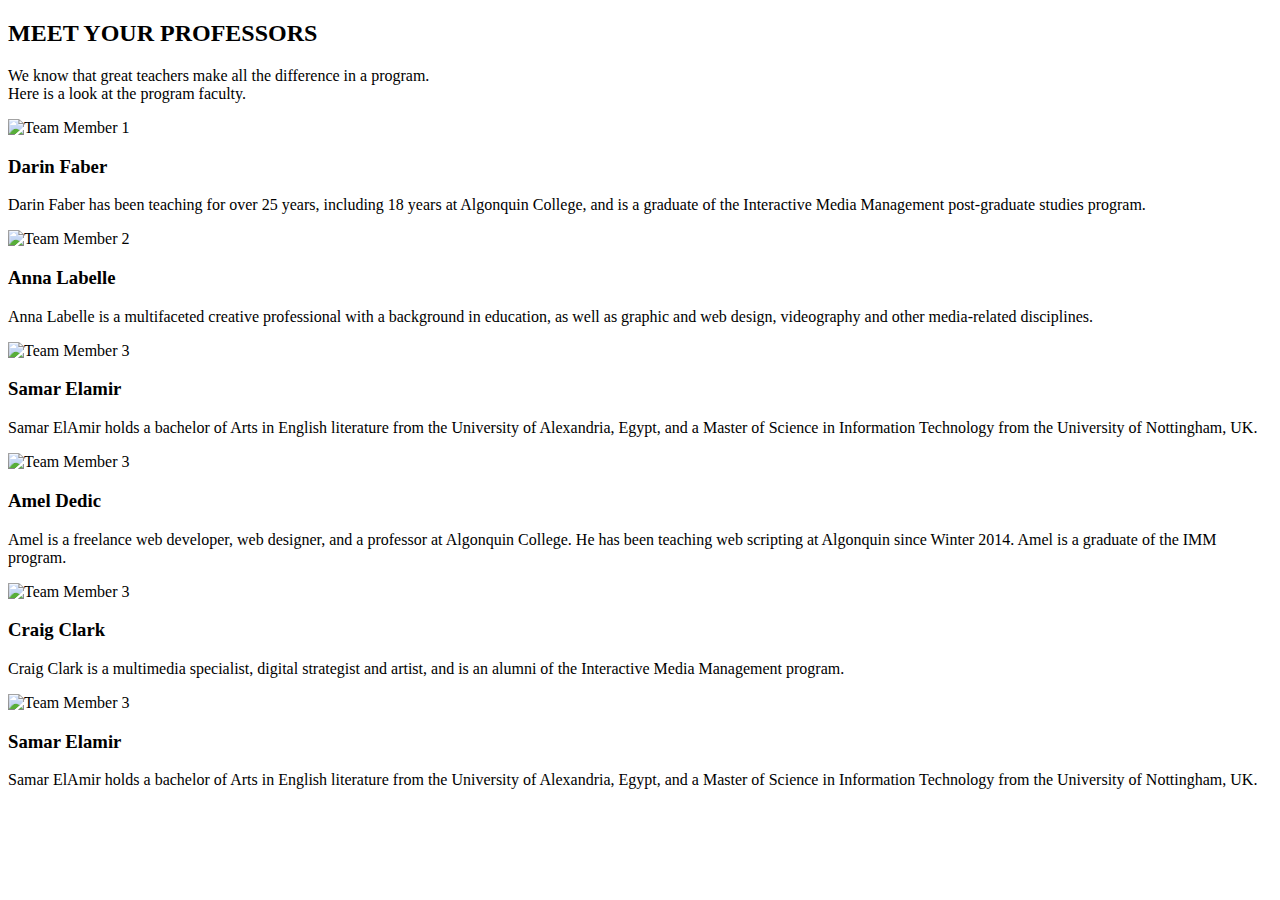
==== pages/faculty.html @ 0ba61100 "changes done by nitiksha;" ====
<!DOCTYPE html>
<html lang="en">
<head>
    <meta charset="UTF-8">
    <meta name="viewport" content="width=device-width, initial-scale=1.0">
    <link rel="stylesheet" href="css/styles.css">
    <link rel="stylesheet" href="css/faculty.css">
    <title>Faculty</title>
</head>
<body>


      <section class="faculty-head-content">

        <h2>MEET YOUR PROFESSORS</h2>
        <p>We know that great teachers make all the difference in a program. <br> Here is a look at the program faculty.</p>

      </section>  
        
      <div class="faculty-page-container">
        <section class="team">
            <div class="thick-line"></div>
          <div class="team-member">
            <img src="imgs/man.jpg" alt="Team Member 1">
            <h3>Darin Faber</h3>
            <p>
              Darin Faber has been teaching for over 25 years, including 18 years at Algonquin College, and is a graduate of the Interactive Media Management post-graduate studies program.
            </p>         
           </div>
           <section class="faculty-members"></section>
          <div class="team-member">
            <img src="imgs/man.jpg" alt="Team Member 2">
            <h3>Anna Labelle</h3>
            <p>Anna Labelle is a multifaceted creative professional with a background in education, as well as graphic and web design, videography and other media-related disciplines.</p>
          </div>
          <div class="team-member">
            <img src="imgs/man.jpg" alt="Team Member 3">
            <h3>Samar Elamir</h3>
            <p>Samar ElAmir holds a bachelor of Arts in English literature from the University of Alexandria, Egypt, and a Master of Science in Information Technology from the University of Nottingham, UK.</p>
          </div>
         
        </section>
        <section class="team2">
          <div class="thick-line"></div>
          <div class="team-member">
            <img src="imgs/man.jpg" alt="Team Member 3">
            <h3>Amel Dedic</h3>
            <p>Amel is a freelance web developer, web designer, and a professor at Algonquin College. He has been teaching web scripting at Algonquin since Winter 2014. Amel is a graduate of the IMM program.</p>
          </div>
          <div class="team-member">
            <img src="imgs/man.jpg" alt="Team Member 3">
            <h3>Craig Clark</h3>
            <p>Craig Clark is a multimedia specialist, digital strategist and artist, and is an alumni of the Interactive Media Management program.</p>
          </div>
          <div class="team-member">
            <img src="imgs/man.jpg" alt="Team Member 3">
            <h3>Samar Elamir</h3>
            <p>Samar ElAmir holds a bachelor of Arts in English literature from the University of Alexandria, Egypt, and a Master of Science in Information Technology from the University of Nottingham, UK.</p>
          </div>
  
</section>

      </div>
  </body>
</html>
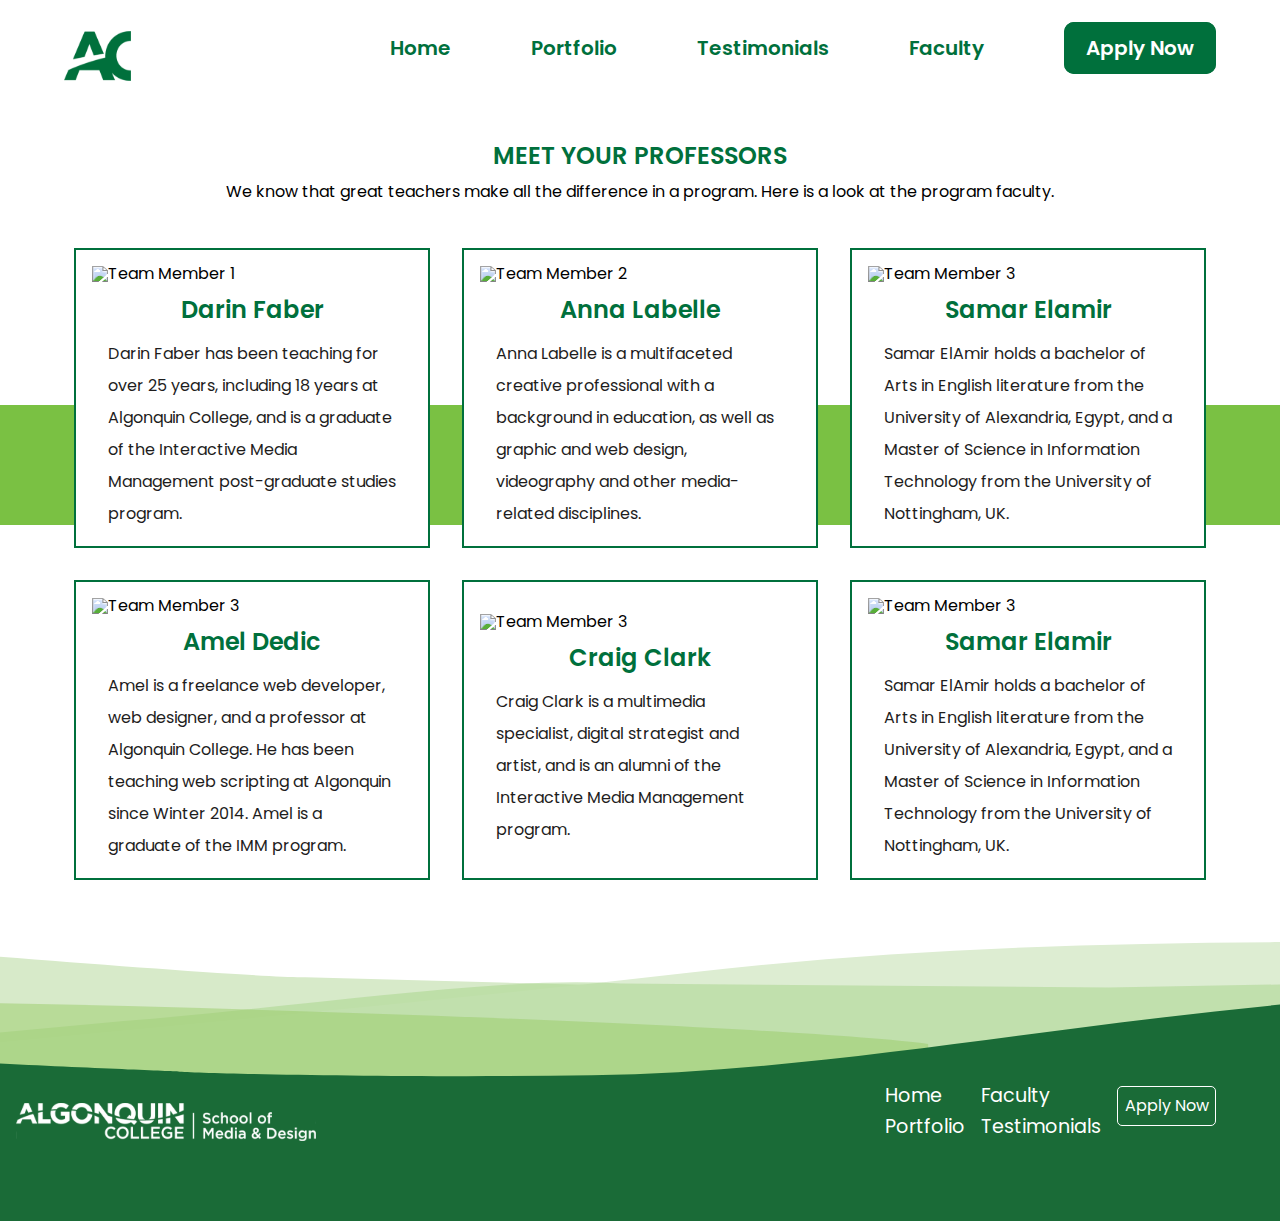
==== commit 26d36a85: "Full Website Upload" ====
--- a/pages/faculty.html
+++ b/pages/faculty.html
@@ -1,65 +1,140 @@
 <!DOCTYPE html>
 <html lang="en">
+
 <head>
-    <meta charset="UTF-8">
-    <meta name="viewport" content="width=device-width, initial-scale=1.0">
-    <link rel="stylesheet" href="css/styles.css">
-    <link rel="stylesheet" href="css/faculty.css">
-    <title>Faculty</title>
+	<meta charset="UTF-8">
+	<meta name="viewport" content="width=device-width, initial-scale=1.0">
+	<link rel="stylesheet" href="./../css/reset.css">
+	<link rel="stylesheet" href="./../index.css">
+	<link rel="stylesheet" href="./../css/faculty.css">
+	<link rel="stylesheet" href="./../css/footer.css">
+	<link rel="stylesheet" href="./../css/header.css">
+	<script src="https://kit.fontawesome.com/acbac8cde3.js" crossorigin="anonymous"></script>
+	<!-- jQuery library -->
+	<script src="https://ajax.googleapis.com/ajax/libs/jquery/3.6.4/jquery.min.js"></script>
+	<title>Faculty</title>
 </head>
+
 <body>
+		<div style="display: flex; justify-content: flex-end; padding: 0.5em 0.5em 0 0;" class="hamburger-menu">
+			<div class="hamburger hamburger-icon" id="hamburger-icon">
+				<i class="fa-solid fa-bars" style="color: black;"></i>
+			</div>
+		</div>
+        <header id="primary-header" class="primary-header">
+            <div class="header-logo-container">
+                <img class="image-in-box" src="./../images/ACBranding.svg">
+            </div>
+            <nav class="primary-nav">
+                <ul class="primary-nav-items">
+                    <li><a href="./../index.html">Home</a></li>
+                    <li><a href="./../pages/portfolio.html">Portfolio</a></li>
+                    <li><a href="./../pages/testimonial.html">Testimonials</a></li>
+                    <li><a href="./../pages/faculty.html">Faculty</a></li>
+					<li><a class="applyNow" href="https://www.ontariocolleges.ca/en/apply-now?collegeCode=ALGO&programCode=0300X01F">Apply Now</a></li>
+                </ul>
+            </nav>
+        </header>
+        <div class="hamburger-menu-items-mobile" id="hamburger-menu-items-mobile">
+            <div class="hamburger hamburger-cancel" id="hamburger-cancel">
+                <i class="fa-solid fa-xmark" style="color: #ffffff;"></i>
+            </div>
+            <ul>
+                <li><a href="./../index.html">Home</a></li>
+                <li><a href="./../pages/portfolio.html">Portfolio</a></li>
+                <li><a href="./../pages/testimonial.html">Testimonials</a></li>
+                <li><a href="./../pages/faculty.html">Faculty</a></li>
+                <li><a href="#">Apply now</a></li>
+            </ul>
+        </div>
+	<main>
+		<div class="faculty-page-container">
+			<section class="faculty-head-content">
+				<h2>MEET YOUR PROFESSORS</h2>
+				<p>We know that great teachers make all the difference in a program. Here is a look at the program
+					faculty.</p>
+			</section>
+			<section class="team">
+				<div class="thick-line"></div>
+				<div class="team-member">
+					<img class="image-in-box" src="./../images/man.jpg" alt="Team Member 1">
+					<h3>Darin Faber</h3>
+					<p>
+						Darin Faber has been teaching for over 25 years, including 18 years at Algonquin College, and is
+						a graduate of
+						the Interactive Media Management post-graduate studies program.
+					</p>
+				</div>
+				<div class="team-member">
+					<img class="image-in-box" src="./../images/faculty-image-1.jpg" alt="Team Member 2">
+					<h3>Anna Labelle</h3>
+					<p>Anna Labelle is a multifaceted creative professional with a background in education, as well as
+						graphic and
+						web design, videography and other media-related disciplines.</p>
+				</div>
+				<div class="team-member">
+					<img class="image-in-box" src="./../images/faculty-image-2.jpg" alt="Team Member 3">
+					<h3>Samar Elamir</h3>
+					<p>Samar ElAmir holds a bachelor of Arts in English literature from the University of Alexandria,
+						Egypt, and a
+						Master of Science in Information Technology from the University of Nottingham, UK.</p>
+				</div>
+				<div class="team-member">
+					<img class="image-in-box" src="./../images/faculty-image-3.jpg" alt="Team Member 3">
+					<h3>Amel Dedic</h3>
+					<p>Amel is a freelance web developer, web designer, and a professor at Algonquin College. He has
+						been teaching
+						web scripting at Algonquin since Winter 2014. Amel is a graduate of the IMM program.</p>
+				</div>
+				<div class="thick-line"></div>
+				<div class="team-member">
+					<img class="image-in-box" src="./../images/faculty-image-4.jpg" alt="Team Member 3">
+					<h3>Craig Clark</h3>
+					<p>Craig Clark is a multimedia specialist, digital strategist and artist, and is an alumni of the
+						Interactive
+						Media Management program.</p>
+				</div>
+				<div class="team-member">
+					<img class="image-in-box" src="./../images/man.jpg" alt="Team Member 3">
+					<h3>Samar Elamir</h3>
+					<p>Samar ElAmir holds a bachelor of Arts in English literature from the University of Alexandria,
+						Egypt, and a
+						Master of Science in Information Technology from the University of Nottingham, UK.</p>
+				</div>
+			</section>
 
+		</div>
+	</main>
 
-      <section class="faculty-head-content">
+	<footer>
+		<img class="footerImg image-in-box" src="./../images/footer.svg">
+		<div class="footerContents">
+			<div class="footer-grid-container">
+				<div class="footer-content-grids">
+					<a href="./../index.html">Home</a>
+					<a href="./../pages/portfolio.html">Portfolio</a>
+				</div>
+				<div class="footer-content-grids">
+					<a href="./../pages/faculty.html">Faculty</a>
+					<a href="./../pages/testimonial.html">Testimonials</a>
+				</div>
+				<div class="apply-now-grid">
+					<button
+						onclick="location.href='https://www.ontariocolleges.ca/en/apply-now?collegeCode=ALGO&programCode=0300X01F';"
+						class="footerApplyNow">Apply Now</button>
+				</div>
+			</div>
+			<div class="social-media-icons">
+				<a href="#"><i class="fa-brands fa-pinterest" style="color: white;"></i></a>
+				<a href="#"><i class="fa-brands fa-linkedin" style="color: white;"></i></a>
+				<a href="#"><i class="fa-brands fa-youtube" style="color: white;"></i></a>
+			</div>
+		</div>
+		<div class="footer-logo">
+			<img style="height: inherit; width: inherit;" src="./../images/footerBranding.svg">
+		</div>
+	</footer>
+	<script src="./../js/index.js"></script>
+</body>
 
-        <h2>MEET YOUR PROFESSORS</h2>
-        <p>We know that great teachers make all the difference in a program. <br> Here is a look at the program faculty.</p>
-
-      </section>  
-        
-      <div class="faculty-page-container">
-        <section class="team">
-            <div class="thick-line"></div>
-          <div class="team-member">
-            <img src="imgs/man.jpg" alt="Team Member 1">
-            <h3>Darin Faber</h3>
-            <p>
-              Darin Faber has been teaching for over 25 years, including 18 years at Algonquin College, and is a graduate of the Interactive Media Management post-graduate studies program.
-            </p>         
-           </div>
-           <section class="faculty-members"></section>
-          <div class="team-member">
-            <img src="imgs/man.jpg" alt="Team Member 2">
-            <h3>Anna Labelle</h3>
-            <p>Anna Labelle is a multifaceted creative professional with a background in education, as well as graphic and web design, videography and other media-related disciplines.</p>
-          </div>
-          <div class="team-member">
-            <img src="imgs/man.jpg" alt="Team Member 3">
-            <h3>Samar Elamir</h3>
-            <p>Samar ElAmir holds a bachelor of Arts in English literature from the University of Alexandria, Egypt, and a Master of Science in Information Technology from the University of Nottingham, UK.</p>
-          </div>
-         
-        </section>
-        <section class="team2">
-          <div class="thick-line"></div>
-          <div class="team-member">
-            <img src="imgs/man.jpg" alt="Team Member 3">
-            <h3>Amel Dedic</h3>
-            <p>Amel is a freelance web developer, web designer, and a professor at Algonquin College. He has been teaching web scripting at Algonquin since Winter 2014. Amel is a graduate of the IMM program.</p>
-          </div>
-          <div class="team-member">
-            <img src="imgs/man.jpg" alt="Team Member 3">
-            <h3>Craig Clark</h3>
-            <p>Craig Clark is a multimedia specialist, digital strategist and artist, and is an alumni of the Interactive Media Management program.</p>
-          </div>
-          <div class="team-member">
-            <img src="imgs/man.jpg" alt="Team Member 3">
-            <h3>Samar Elamir</h3>
-            <p>Samar ElAmir holds a bachelor of Arts in English literature from the University of Alexandria, Egypt, and a Master of Science in Information Technology from the University of Nottingham, UK.</p>
-          </div>
-  
-</section>
-
-      </div>
-  </body>
-</html>+</html>
--- a/index.css
+++ b/index.css
@@ -0,0 +1,327 @@
+@import url('https://fonts.googleapis.com/css2?family=Poppins:wght@300&display=swap');
+
+@font-face {
+    font-family: 'Poppins Regular';
+    src: url('./fonts/Poppins-Regular.ttf') format('truetype');
+}
+
+@font-face {
+    font-family: 'Poppins Medium';
+    src: url('./fonts/Poppins-Medium.ttf') format('truetype');
+}
+
+@font-face {
+    font-family: 'Poppins SemiBold';
+    src: url('./fonts/Poppins-SemiBold.ttf') format('truetype');
+}
+
+:root {
+    font-family: 'Poppins Regular';
+    --green: #00703C;
+    --neon: #7AC143;
+    --border: #EEEEEE;
+}
+
+/* General classes */
+.image-in-box {
+    height: 100%;
+    width: 100%;
+    object-fit: cover;
+}
+
+button {
+    font-family: 'Poppins Regular';
+}
+
+.wrapper {
+    position: relative;
+}
+
+.wrapper-main {
+    padding: 2em 4em;
+}
+
+footer {
+    display: flex !important;
+    height: auto;
+    align-items: center;
+    justify-content: center;
+    background-color: #00703C;
+    flex-direction: column;
+    padding: 1em;
+    position: relative;
+}
+
+
+@keyframes movNav {
+    0% {
+        transform: translateX(900px);
+    }
+
+    100% {
+        transform: translateX(10px);
+    }
+
+
+}
+
+.placeholder {
+    height: 100px;
+    width: 100px;
+    border: 2px solid rgb(217, 217, 217);
+    padding: 1em;
+    border-radius: 20px;
+}
+
+
+.program {
+    display: grid;
+    grid-template-columns: 1fr;
+    gap: 1.5em;
+}
+
+.highlights-box {
+    border: 2px solid #7AC143;
+    border-radius: 20px;
+    padding: 1em;
+    font-size: 1em;
+    /* height: fit-content; */
+    font-family: 'Poppins Regular';
+}
+
+.highlights-box h3 {
+    margin-bottom: .5em;
+    color: #00703C;
+    font-family: 'Poppins Medium';
+    font-size: 2em;
+}
+
+.highlights-box p {
+    margin-bottom: .5em;
+    font-family: 'Poppins Regular';
+    line-height: 1.5em;
+}
+
+.highlights-item-box {
+    border: 2px solid #dedede;
+    border-radius: 20px;
+    padding: 2em;
+    font-size: 1em;
+    height: fit-content;
+}
+
+.highlights-item-box h4 {
+    color: #7AC143;
+    text-align: center;
+    margin-top: 1em;
+    margin-bottom: .5em;
+    font-size: 1.5em;
+}
+
+.highlights-item-box p {
+    line-height: 1.5em;
+}
+
+.icon {
+    max-width: 4em;
+    margin: auto;
+    display: flex;
+    justify-content: center;
+}
+
+.arrow {
+    max-width: 2.5em;
+    float: right;
+    margin-top: 1.5em;
+}
+
+.bgimg {
+    position: relative;
+    margin: 0;
+    width: 10rem;
+}
+
+
+.applyNow {
+    padding: .5em 1em;
+    border: solid 2px #00703C;
+    border-radius: 10px;
+    background-color: #00703C;
+    color: white !important;
+}
+
+.applyNow:hover {
+    background-color: white;
+    color: #00703C !important;
+}
+
+.parentFooter {
+    position: relative;
+}
+
+.testimonial-container {
+    position: relative;
+    display: flex;
+    align-items: center;
+    flex-direction: column;
+    justify-content: center;
+    background-color: #EEEEEE;
+    padding: 2em;
+    border-radius: 20px;
+}
+
+.profile-image-container img {
+    height: 200px;
+    width: 200px;
+    border-radius: 100%;
+    background-color: #00703C;
+}
+
+.testimonial-text-container {
+    display: flex;
+    align-items: center;
+    flex-direction: column;
+    margin-top: 1em;
+    line-height: 1.5em;
+}
+
+/* What will you study? */
+
+.study {
+    display: flex;
+    flex-direction: column;
+}
+
+.study h1 {
+    color: #00703C;
+    font-family: 'Poppins SemiBold', sans-serif;
+    font-size: 2rem;
+    margin-top: 1em;
+}
+
+.testimonial-heading {
+    color: #00703C;
+    font-family: 'Poppins SemiBold', sans-serif;
+    font-size: 2rem;
+    margin-top: 1em;
+    margin-bottom: 1em;
+}
+
+.data {
+    margin-top: 1em;
+    font-family: 'Poppins Regular', sans-serif;
+    text-align: left;
+    font-size: 1rem;
+    margin-bottom: 1em;
+    line-height: 1.5em;
+}
+
+.study-illustrations {
+    display: flex;
+    flex-wrap: wrap;
+    gap: 2em;
+    margin-bottom: 2em;
+    justify-content: center;
+}
+
+@media (min-width: 760px) and (max-width: 1030px) {
+    footer {
+        background-color: transparent;
+        height: 29vh;
+        position: relative;
+        flex-direction: row-reverse;
+        justify-content: space-between;
+        align-items: center;
+    }
+}
+
+@media only screen and (min-width: 65em) {
+
+    .program {
+        display: grid;
+        grid-template-columns: repeat(3, 1fr);
+        gap: 20px;
+    }
+
+    .highlights-box {
+        grid-column: 1 / 3;
+        font-size: 32px;
+    }
+
+    /* what  will you study landing page */
+    .placeholder {
+        height: 100px;
+        width: 100px;
+        border: 2px solid  rgb(217, 217, 217);
+        padding: 1em;
+        border-radius: 20px;
+    }
+
+    .primary-nav {
+        flex: 1;
+        display: flex;
+    }
+
+    .primary-nav-items {
+        flex: 1;
+        display: inline-flex;
+        align-items: center;
+        justify-content: space-between;
+        font-size: 20px;
+        font-family: 'Poppins SemiBold';
+        font-weight: 600;
+    }
+
+    .primary-nav-items a {
+        text-decoration: none;
+        color:#00703C;
+    }
+
+    .primary-nav-items li:hover {
+        color: #7AC143;
+        cursor: pointer;
+        text-decoration: underline;
+    }
+
+    /* should be different according to the container above, set it manually */
+    footer {
+        background-color: transparent;
+        height: 29vh;
+        position: relative;
+        flex-direction: row-reverse;
+        justify-content: space-between;
+        align-items: center;
+        padding: 2em 0 2em 1em;
+    }
+
+    .testimonial-container {
+        flex-direction: row;
+        border-radius: 200px;
+        padding: 0 2em 0 0;
+    }
+
+    .profile-image-container img {
+        height: 200px;
+        width: 200px;
+        border-radius: 100%;
+        background-color: #00703C;
+    }
+
+    .testimonial-text-container {
+        align-items: flex-start;
+        padding-left: 2em;
+    }
+
+    .highlights-box h3 {
+        font-size: 35px;
+    }
+
+    .highlights-box p {
+        font-size: 25px;
+    }
+
+    .study-illustrations {
+        justify-content: flex-start;
+        gap: 2em;
+    }
+}
--- a/css/faculty.css
+++ b/css/faculty.css
@@ -0,0 +1,113 @@
+.team-member {
+    padding: 1rem;
+    border: 2px solid #00703C;
+    margin: 1rem;
+}
+
+.wrapper-main {
+    padding: 0;
+}
+
+.team img {
+    height: auto;
+}
+
+.team-member p {
+    line-height: 2em;
+    padding: 0 1em;
+}
+
+.faculty-head-content {
+    display: flex;
+    flex-direction: column;
+    align-items: center;
+    justify-content: center;
+    justify-items: center;
+    gap: 1em;
+    text-align: center;
+
+}
+
+.faculty-head-content h2 {
+    font-size: 1.5em;
+    font-family: 'Poppins SemiBold';
+    color: #00703C;
+    margin-top: 1em;
+}
+
+.faculty-page-container {
+    display: flex;
+    flex-direction: column;
+    justify-content: center;
+    align-items: center;
+}
+
+.team-member {
+    display: flex;
+    flex-direction: column;
+    align-items: center;
+    justify-content: center;
+    gap: 1em;
+    width: 60%;
+}
+
+.team-member h3 {
+    font-size: 24px;
+    font-family: 'Poppins SemiBold';
+    color: #00703C;
+
+}
+
+.team {
+    display: flex;
+    flex-direction: row;
+    flex-wrap: wrap;
+    justify-content: center;
+}
+
+@media (min-width: 760px) and (max-width: 1030px) {
+    .team-member {
+        width: 35%;
+    }
+}
+
+@media only screen and (min-width: 65em) {
+
+    .faculty-head-content {
+        margin-top: 2em;
+        text-align: center;
+        margin-bottom: 2em;
+    }
+
+    body.faculty .faculty-page-container {
+        max-width: 100%;
+    }
+
+    .team {
+        display: flex;
+        justify-content: center;
+    }
+
+    .team-member {
+        width: 25%;
+        border: 2px solid #00703C;
+        background: white;
+    }
+
+    .team-member p {
+        font-size: 1em;
+        color: #1e1d1d;
+        /* White */
+        margin: 0;
+    }
+
+    .thick-line {
+        z-index: -1;
+        display: block;
+        width: -webkit-fill-available;
+        height: 120px;
+        background-color: #7AC143;
+        position: absolute;
+        top: 45%;
+    }
+}
--- a/css/footer.css
+++ b/css/footer.css
@@ -0,0 +1,197 @@
+.footerImg {
+    position: absolute;
+    width: 100%;
+    bottom: 0;
+    z-index: -1;
+}
+
+.footerContents {
+    display: flex;
+    flex-direction: column;
+    align-items: center;
+    justify-content: center;
+    padding: 1em;
+    z-index: 1;
+    bottom: 0;
+    right: 0;
+    gap: 1.6rem;
+    width: 55%;
+}
+
+.footerContents a {
+    text-decoration: none;
+    color: white;
+}
+
+.footerContents ul {
+    /* background-color: yellowgreen; */
+    margin-left: 1em;
+}
+
+.footerContents li {
+    font-size: .6em;
+    color: white;
+    font-weight: lighter;
+}
+
+.footerApplyNow {
+    border: 1px solid white;
+    border-radius: 5px;
+    text-align: center;
+    background-color: transparent;
+    color: white;
+    padding: 0.4em;
+    font-size: 1em;
+}
+
+.footerApplyNow:hover {
+    background-color: #EEEEEE;
+    color: #00703C;
+    font-family: 'Poppins Regular';
+}
+
+.social-media-icons {
+    display: flex;
+    flex-direction: row;
+    gap: 1em;
+    font-size: 1.5em;
+}
+
+.footer-logo {
+    width: 300px;
+    margin: 0;
+}
+
+
+.footer-grid-container {
+    display: flex;
+    flex-direction: column;
+    gap: 1em;
+    width: 100%;
+    justify-content: space-between;
+}
+
+.footer-content-grids {
+    display: flex;
+    flex-direction: row;
+    align-items: flex-start;
+    justify-content: space-between;
+}
+
+.apply-now-grid {
+    align-self: center;
+}
+
+
+@media (min-width: 760px) and (max-width: 1030px) {
+
+    .footerImg {
+        position: absolute;
+        display: flex;
+        bottom: 0;
+    }
+
+    .footer-grid-container {
+        flex-direction: row;
+    }
+
+    .footer-content-grids {
+        display: flex;
+        flex-direction: column;
+    }
+
+    .footerContents {
+        width: auto;
+        margin-top: calc((29vh/2));
+    }
+
+    .footer-logo {
+        width: 30 0px;
+        margin-top: 14.5vh;
+    }
+
+    .footerContents li {
+        font-size: 1em;
+
+    }
+
+    .footerContents {
+        line-height: 1.5em;
+    }
+
+    .apply-now-grid {
+        align-self: flex-start;
+    }
+
+    .social-media-icons {
+        align-self: flex-start;
+    }
+}
+
+@media only screen and (min-width: 65em) {
+    .footerImg {
+        position: absolute;
+        display: flex;
+        bottom: 0;
+    }
+
+    .footer-grid-container {
+        flex-direction: row;
+    }
+
+    .footer-content-grids {
+        display: flex;
+        flex-direction: column;
+        height: 50px;
+    }
+
+    .footerContents {
+        width: auto;
+        margin-top: calc((29vh/2));
+    }
+
+    .footer-logo {
+        width: 300px;
+        margin-top: 14.5vh;
+    }
+
+    .apply-now-grid {
+        align-self: flex-start;
+    }
+
+    .social-media-icons {
+        align-self: flex-start;
+    }
+
+    .footerContents {
+        z-index: 1;
+        padding-right: 4em;
+    }
+
+    .footerContents ul {
+        /* background-color: yellowgreen; */
+        margin-left: 5em;
+    }
+
+    .footerContents li {
+        font-weight: lighter;
+        font-size: 1.5em;
+        line-height: 1.7em;
+        font-weight: lighter;
+    }
+
+    .footerContents a {
+        font-size: 1.2em;
+    }
+
+    .footerApplyNow {
+        border: 1px solid white;
+        border-radius: 5px;
+        text-align: center;
+        background-color: transparent;
+        color: white;
+        padding: 0.4em;
+        font-size: 1em;
+    }
+
+}
--- a/css/header.css
+++ b/css/header.css
@@ -0,0 +1,260 @@
+.hero-main-container {
+    display: flex;
+    flex-direction: column;
+    flex-wrap: wrap;
+    position: relative;
+    width: 100vw;
+    height: 40vh;
+}
+
+.hero-image-container {
+    position: absolute;
+    height: inherit;
+    width: inherit;
+    top: 0;
+    z-index: -1;
+    background-color: rgb(152, 151, 151);
+}
+
+.slideshow-container {
+    position: relative;
+    width: 100%;
+    height: inherit;
+    overflow: hidden;
+    background-color: rgb(45, 43, 43);
+    mix-blend-mode: multiply;
+}
+
+.slide {
+    position: absolute;
+    top: 0;
+    left: 0;
+    width: 100%;
+    height: 100%;
+    mix-blend-mode: lighten;
+}
+
+.hero-header-section {
+    display: flex;
+    justify-content: space-between;
+    align-items: center;
+    padding: 1em 1em 0em 1em;
+}
+
+.algonquin-logo-container img {
+    width: 55%;
+    height: auto;
+
+}
+
+.hamburger {
+    width: 2rem;
+    height: 2rem;
+    font-size: 2rem;
+}
+
+.imm-logo {
+    display: none;
+}
+
+.hero-text {
+    height: auto;
+    font-family: 'Poppins SemiBold';
+    font-size: 1.8em;
+    color: white;
+    line-height: 1em;
+    margin-top: 1.5em;
+    padding-left: .5em;
+    width: 45%;
+}
+
+.vertical-nav {
+    display: none;
+}
+
+.vertical-nav a {
+    text-decoration: none;
+    color: white;
+}
+
+.vertical-nav a:hover {
+    color: #7AC143;
+}
+
+.primary-header {
+    display: none;
+}
+
+
+.hamburger-menu-items-mobile {
+    padding: 1em;
+    display: none;
+    background-color: #00703C;
+    height: 100vh;
+    width: 100vw;
+    top: 0;
+    font-family: 'Poppins Medium';
+    font-size: 1.3em;
+    line-height: 2em;
+    position: absolute;
+    z-index: 998;
+    animation: movNav 1.2s ease-in-out;
+}
+
+.hamburger-menu-items-mobile a {
+    text-decoration: none;
+    color: white;
+    margin-bottom: 2em;
+}
+
+.hamburger-menu-items-mobile li {
+    margin-bottom: 1em;
+    font-size: 1.5em;
+}
+
+.hamburger-menu-items-mobile ul {
+    margin-top: 30%;
+    margin-left: 25%;
+}
+
+.hamburger-menu-items-mobile {
+    background-color: black;
+    height: 100vh;
+    width: 100vw;
+    top: 0;
+    font-family: 'Poppins Medium';
+    font-size: 1.3em;
+    line-height: 2em;
+    position: absolute;
+    z-index: 998;
+}
+
+.hamburger-cancel {
+    display: none;
+    z-index: 999;
+}
+
+
+.hamburger-menu-items-mobile {
+    background-color: black;
+    height: 100vh;
+    width: 100vw;
+    top: 0;
+    font-family: 'Poppins Medium';
+    font-size: 1.3em;
+    line-height: 2em;
+    position: absolute;
+    z-index: 998;
+}
+
+.hamburger-menu-items a {
+    text-decoration: none;
+}
+
+
+@media (min-width: 760px) and (max-width: 1030px) {}
+
+@media only screen and (min-width: 65em) {
+    .hero-main-container {
+        height: 90vh;
+        width: 100%;
+    }
+
+    .hero-header-section {
+        padding: 0em 4em;
+    }
+
+    .hero-header-section {
+
+        padding: 2em 2em;
+    }
+
+    .algonquin-logo-container {
+        width: 30em;
+        margin-left: 2em;
+    }
+
+    .hamburger-icon {
+        display: none;
+    }
+
+    .imm-logo {
+        width: 20em !important;
+        height: auto;
+        display: block;
+        margin-right: 3em;
+
+    }
+
+    .hero-text {
+        font-size: 4em;
+        line-height: 1em;
+        padding-left: 1em;
+        width: 45%;
+        margin-top: 1em !important;
+    }
+
+    .vertical-nav {
+        display: flex;
+        flex: 1;
+        line-height: 2em;
+        align-items: flex-start;
+        padding-left: 4.5em;
+
+    }
+
+    .vertical-nav li {
+        font-family: 'Poppins Regular';
+        color: rgb(255, 255, 255) !important;
+        font-size: 2.1em;
+        padding-top: 0.4em;
+
+
+    }
+
+    .vertical-nav a {
+        text-decoration: none;
+    }
+
+    .vertical-nav li:hover {
+        cursor: pointer;
+        color: #7AC143 !important;
+    }
+
+    .primary-header {
+        display: flex;
+        flex-direction: row;
+        justify-content: center;
+        padding: 0em 4em 0em 4em;
+    }
+
+    .header-logo-container {
+        height: 64px;
+        width: 67px;
+        margin-right: calc(67px + 15vw);
+        margin-top: 1em;
+    }
+
+    .primary-nav {
+        flex: 1;
+        display: flex;
+    }
+
+    .primary-nav-items {
+        flex: 1;
+        display: inline-flex;
+        align-items: center;
+        justify-content: space-between;
+        font-size: 20px;
+        font-family: 'Poppins SemiBold';
+        font-weight: 600;
+    }
+
+  
+
+    .primary-nav-items li:hover {
+        color: #7AC143;
+        cursor: pointer;
+        text-decoration: underline;
+    }
+}
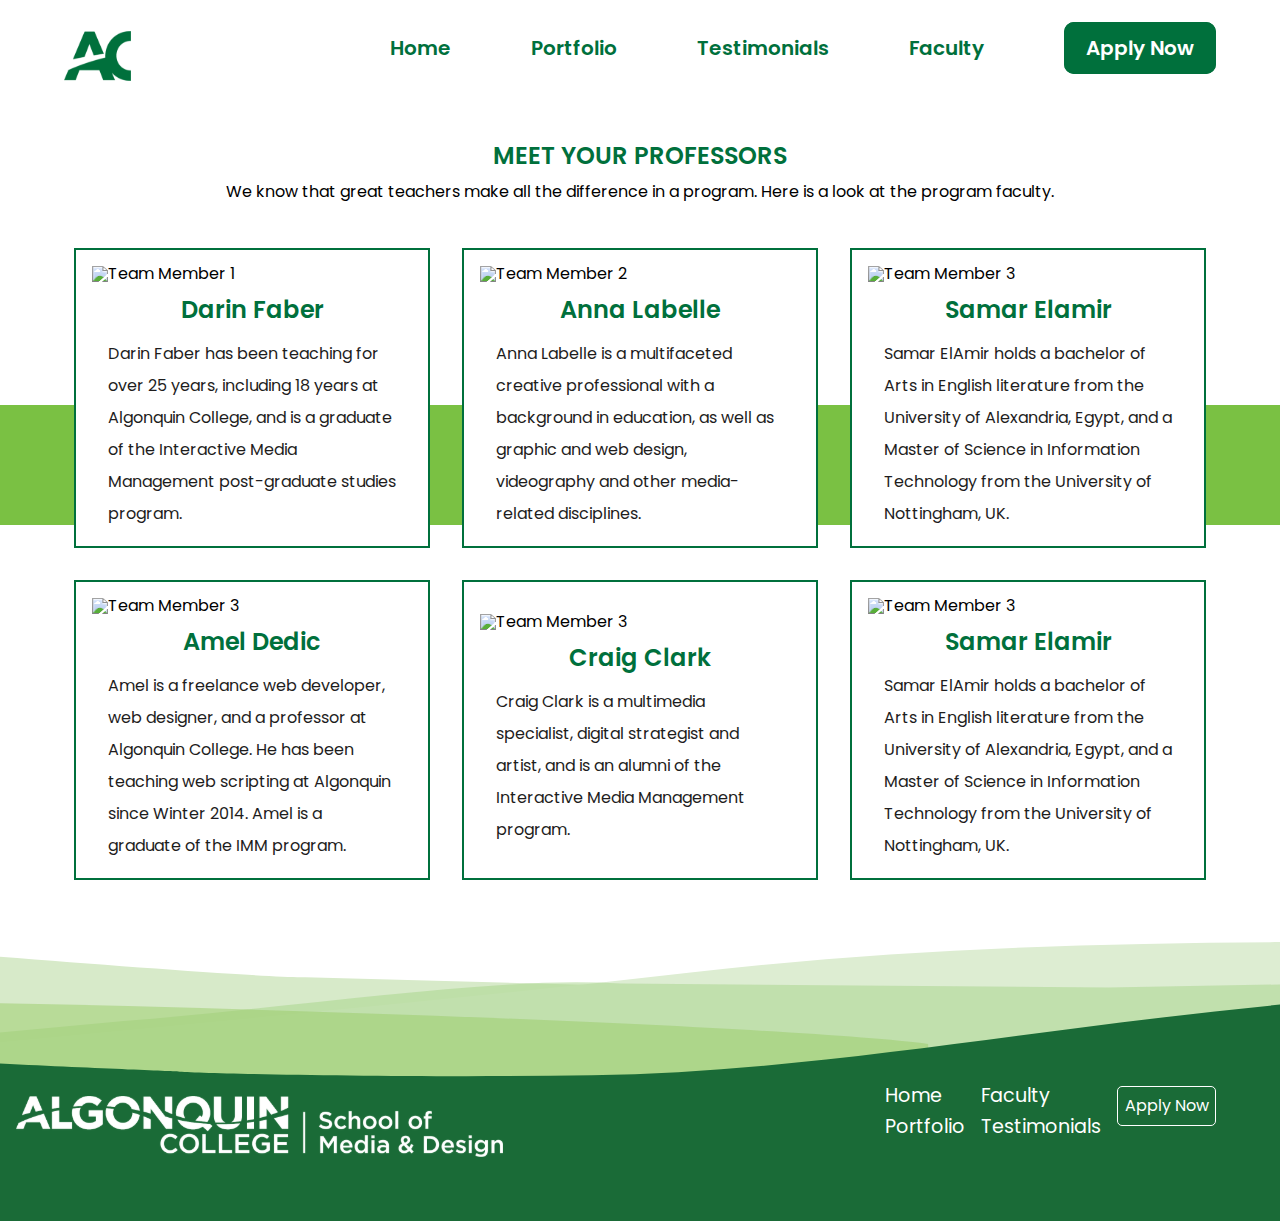
==== commit 4e35da26: "July 27 Changes" ====
--- a/pages/faculty.html
+++ b/pages/faculty.html
@@ -23,8 +23,8 @@
 		</div>
         <header id="primary-header" class="primary-header">
             <div class="header-logo-container">
-                <img class="image-in-box" src="./../images/ACBranding.svg">
-            </div>
+				<a href="./../index.html"><img class="image-in-box" src="./../images/ACBranding.svg"></a>
+			</div>
             <nav class="primary-nav">
                 <ul class="primary-nav-items">
                     <li><a href="./../index.html">Home</a></li>
@@ -131,8 +131,8 @@
 			</div>
 		</div>
 		<div class="footer-logo">
-			<img style="height: inherit; width: inherit;" src="./../images/footerBranding.svg">
-		</div>
+            <a href="./../index.html"><img style="height: inherit; width: inherit;" src="./../images/footerBranding.svg"></a>
+        </div>
 	</footer>
 	<script src="./../js/index.js"></script>
 </body>
--- a/index.css
+++ b/index.css
@@ -219,6 +219,8 @@
 .study-illustrations {
     display: flex;
     flex-wrap: wrap;
+    align-items: center;
+    justify-items: center;
     gap: 2em;
     margin-bottom: 2em;
     justify-content: center;
@@ -321,7 +323,7 @@
     }
 
     .study-illustrations {
-        justify-content: flex-start;
+        justify-content: center;
         gap: 2em;
     }
 }
--- a/css/footer.css
+++ b/css/footer.css
@@ -59,7 +59,7 @@
 
 .footer-logo {
     width: 300px;
-    margin: 0;
+    margin-top: 2.5vh;
 }
 
 
@@ -107,7 +107,7 @@
 
     .footer-logo {
         width: 30 0px;
-        margin-top: 14.5vh;
+        margin-top: 15.5vh;
     }
 
     .footerContents li {
@@ -152,7 +152,7 @@
 
     .footer-logo {
         width: 300px;
-        margin-top: 14.5vh;
+        margin-top: 15.5vh;
     }
 
     .apply-now-grid {
--- a/css/header.css
+++ b/css/header.css
@@ -191,7 +191,7 @@
         line-height: 1em;
         padding-left: 1em;
         width: 45%;
-        margin-top: 1em !important;
+        margin-top: .5em !important;
     }
 
     .vertical-nav {
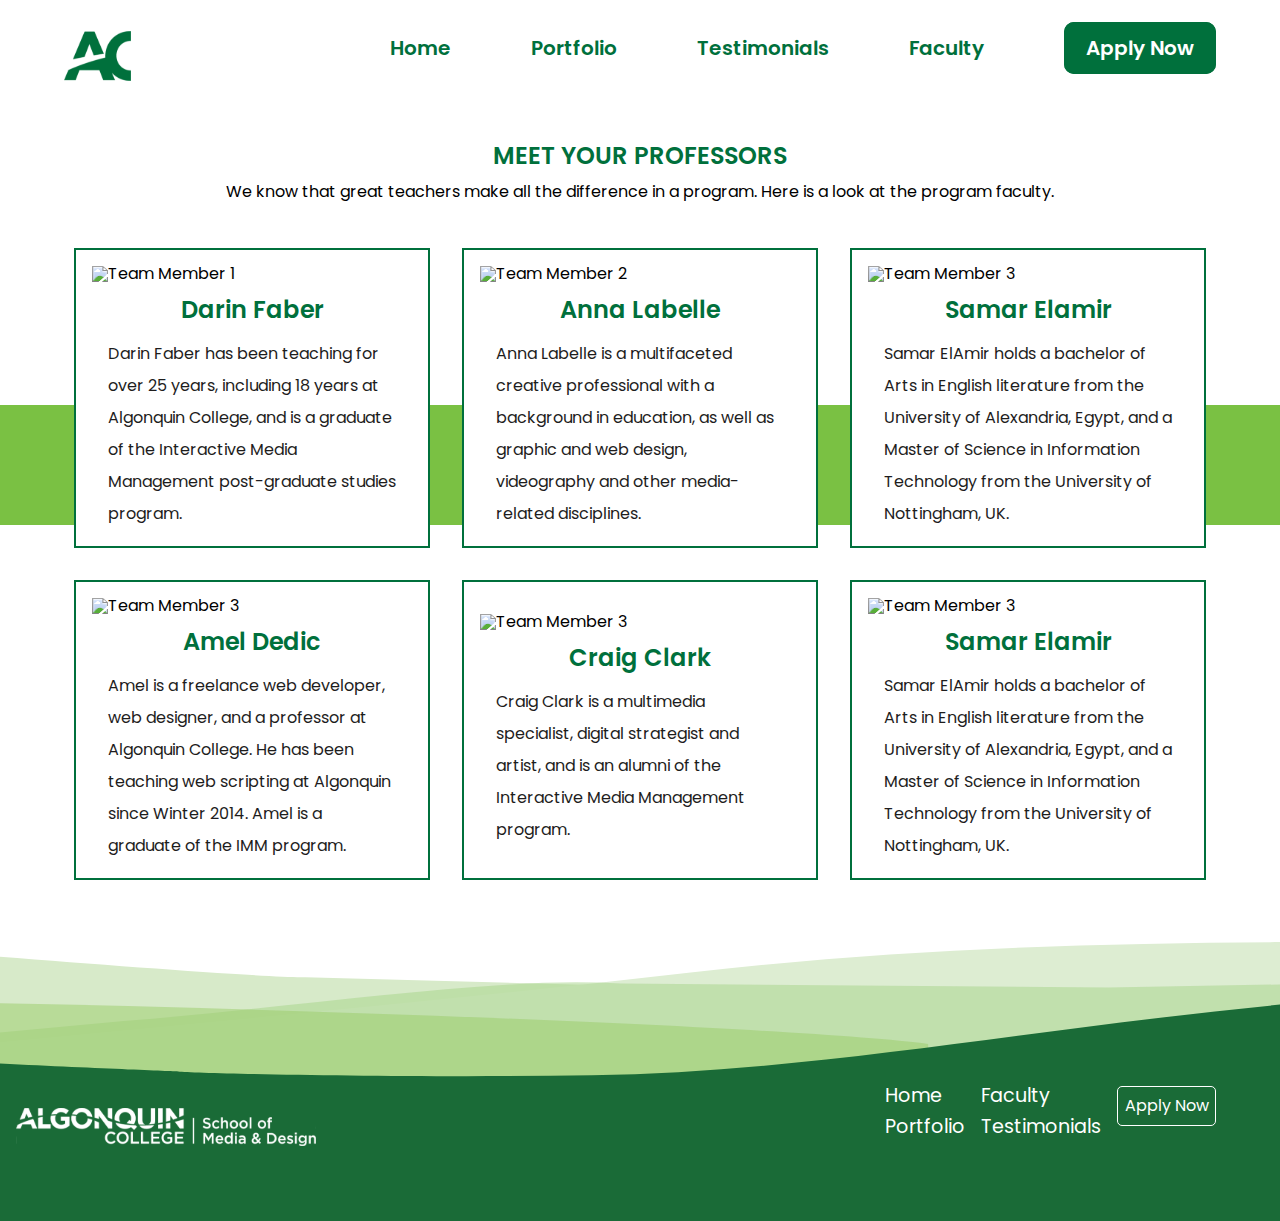
==== commit 16ae6acd: "Mobile Footer fix" ====
--- a/pages/faculty.html
+++ b/pages/faculty.html
@@ -131,7 +131,7 @@
 			</div>
 		</div>
 		<div class="footer-logo">
-            <a href="./../index.html"><img style="height: inherit; width: inherit;" src="./../images/footerBranding.svg"></a>
+            <img style="height: inherit; width: inherit;" src="./../images/footerBranding.svg">
         </div>
 	</footer>
 	<script src="./../js/index.js"></script>
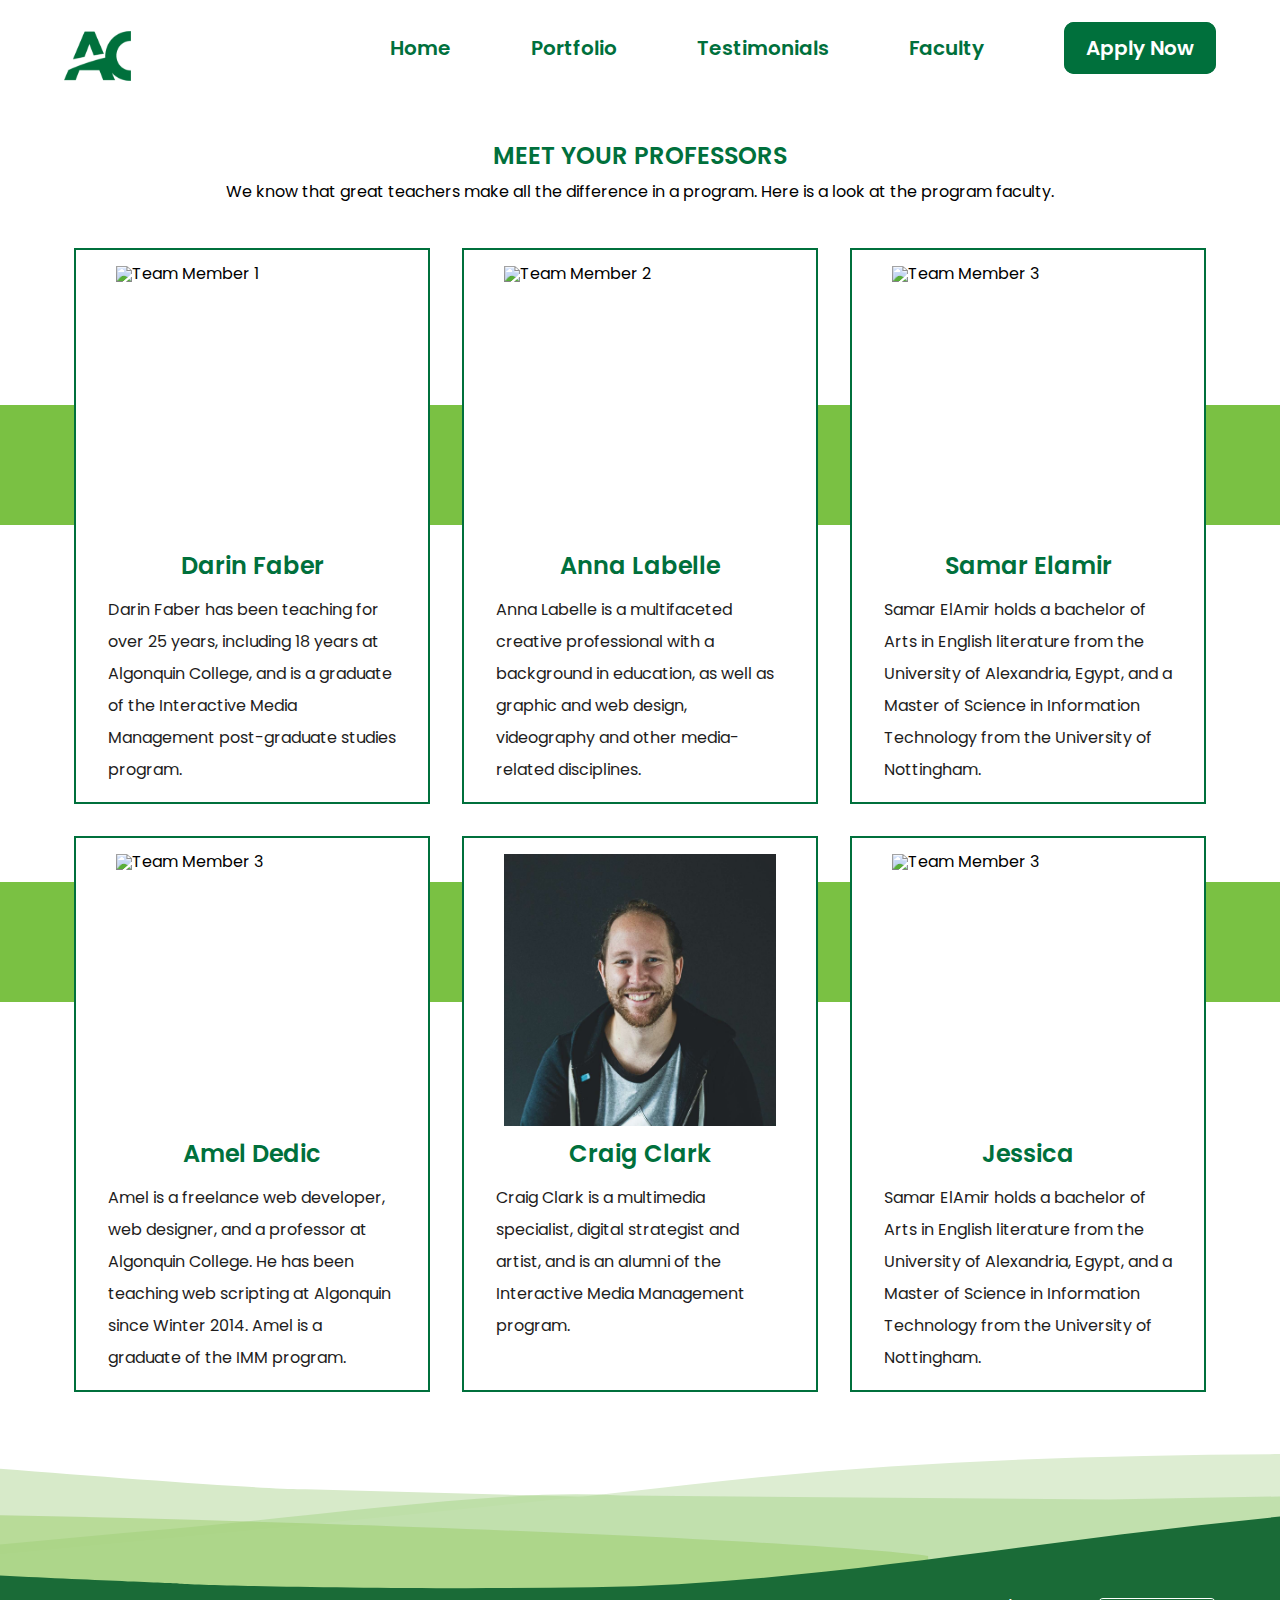
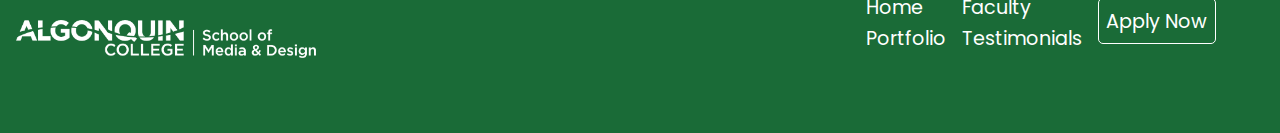
==== commit 7e2f4dce: "Hompage fixes, alignment and structure fixes" ====
--- a/pages/faculty.html
+++ b/pages/faculty.html
@@ -31,7 +31,7 @@
                     <li><a href="./../pages/portfolio.html">Portfolio</a></li>
                     <li><a href="./../pages/testimonial.html">Testimonials</a></li>
                     <li><a href="./../pages/faculty.html">Faculty</a></li>
-					<li><a class="applyNow" href="https://www.ontariocolleges.ca/en/apply-now?collegeCode=ALGO&programCode=0300X01F">Apply Now</a></li>
+					<li><a class="applyNow" target="_blank" href="https://www.ontariocolleges.ca/en/apply-now?collegeCode=ALGO&programCode=0300X01F">Apply Now</a></li>
                 </ul>
             </nav>
         </header>
@@ -44,7 +44,7 @@
                 <li><a href="./../pages/portfolio.html">Portfolio</a></li>
                 <li><a href="./../pages/testimonial.html">Testimonials</a></li>
                 <li><a href="./../pages/faculty.html">Faculty</a></li>
-                <li><a href="#">Apply now</a></li>
+                <li><a target="_blank" href="https://www.ontariocolleges.ca/en/apply-now?collegeCode=ALGO&programCode=0300X01F">Apply now</a></li>
             </ul>
         </div>
 	<main>
@@ -55,7 +55,6 @@
 					faculty.</p>
 			</section>
 			<section class="team">
-				<div class="thick-line"></div>
 				<div class="team-member">
 					<img class="image-in-box" src="./../images/man.jpg" alt="Team Member 1">
 					<h3>Darin Faber</h3>
@@ -72,12 +71,13 @@
 						graphic and
 						web design, videography and other media-related disciplines.</p>
 				</div>
+				<div class="thick-line"></div>
 				<div class="team-member">
 					<img class="image-in-box" src="./../images/faculty-image-2.jpg" alt="Team Member 3">
 					<h3>Samar Elamir</h3>
 					<p>Samar ElAmir holds a bachelor of Arts in English literature from the University of Alexandria,
 						Egypt, and a
-						Master of Science in Information Technology from the University of Nottingham, UK.</p>
+						Master of Science in Information Technology from the University of Nottingham.</p>
 				</div>
 				<div class="team-member">
 					<img class="image-in-box" src="./../images/faculty-image-3.jpg" alt="Team Member 3">
@@ -86,20 +86,20 @@
 						been teaching
 						web scripting at Algonquin since Winter 2014. Amel is a graduate of the IMM program.</p>
 				</div>
-				<div class="thick-line"></div>
 				<div class="team-member">
-					<img class="image-in-box" src="./../images/faculty-image-4.jpg" alt="Team Member 3">
+					<img class="image-in-box" src="./../images/faculty-image-5.jpg" alt="Team Member 3">
 					<h3>Craig Clark</h3>
 					<p>Craig Clark is a multimedia specialist, digital strategist and artist, and is an alumni of the
 						Interactive
 						Media Management program.</p>
 				</div>
+				<div class="thick-line-two"></div>
 				<div class="team-member">
-					<img class="image-in-box" src="./../images/man.jpg" alt="Team Member 3">
-					<h3>Samar Elamir</h3>
+					<img class="image-in-box" src="./../images/faculty-image-4.jpg" alt="Team Member 3">
+					<h3>Jessica</h3>
 					<p>Samar ElAmir holds a bachelor of Arts in English literature from the University of Alexandria,
 						Egypt, and a
-						Master of Science in Information Technology from the University of Nottingham, UK.</p>
+						Master of Science in Information Technology from the University of Nottingham.</p>
 				</div>
 			</section>
 
@@ -119,10 +119,10 @@
 					<a href="./../pages/testimonial.html">Testimonials</a>
 				</div>
 				<div class="apply-now-grid">
-					<button
-						onclick="location.href='https://www.ontariocolleges.ca/en/apply-now?collegeCode=ALGO&programCode=0300X01F';"
-						class="footerApplyNow">Apply Now</button>
-				</div>
+                    <a href="https://www.ontariocolleges.ca/en/apply-now?collegeCode=ALGO&programCode=0300X01F" target="_blank">
+                    <button
+                        class="footerApplyNow">Apply Now</button></a>
+                </div>
 			</div>
 			<div class="social-media-icons">
 				<a href="#"><i class="fa-brands fa-pinterest" style="color: white;"></i></a>
@@ -131,7 +131,7 @@
 			</div>
 		</div>
 		<div class="footer-logo">
-            <img style="height: inherit; width: inherit;" src="./../images/footerBranding.svg">
+            <img style="height: inherit; width: inherit;" src="./../images/footerBranding.png">
         </div>
 	</footer>
 	<script src="./../js/index.js"></script>
--- a/index.css
+++ b/index.css
@@ -219,9 +219,8 @@
 .study-illustrations {
     display: flex;
     flex-wrap: wrap;
-    align-items: center;
-    justify-items: center;
-    gap: 2em;
+    gap: 4em;
+    margin-top: 2em;
     margin-bottom: 2em;
     justify-content: center;
 }
@@ -323,7 +322,7 @@
     }
 
     .study-illustrations {
-        justify-content: center;
-        gap: 2em;
-    }
-}
+        gap: 4em;
+        justify-content: flex-start;
+    }
+}
--- a/css/faculty.css
+++ b/css/faculty.css
@@ -1,16 +1,8 @@
-.team-member {
-    padding: 1rem;
-    border: 2px solid #00703C;
-    margin: 1rem;
-}
-
 .wrapper-main {
     padding: 0;
 }
 
-.team img {
-    height: auto;
-}
+
 
 .team-member p {
     line-height: 2em;
@@ -46,9 +38,12 @@
     display: flex;
     flex-direction: column;
     align-items: center;
-    justify-content: center;
+    justify-content: flex-start;
     gap: 1em;
     width: 60%;
+    padding: 1rem;
+    border: 2px solid #00703C;
+    margin: 1rem;
 }
 
 .team-member h3 {
@@ -64,6 +59,11 @@
     flex-wrap: wrap;
     justify-content: center;
 }
+.team img {
+    height: 14em;
+    width: 14em;
+}
+
 
 @media (min-width: 760px) and (max-width: 1030px) {
     .team-member {
@@ -110,4 +110,17 @@
         position: absolute;
         top: 45%;
     }
+    .team img {
+        height: 17em;
+        width: 17em;
+    }
+    .thick-line-two{
+        z-index: -1;
+        display: block;
+        width: -webkit-fill-available;
+        height: 120px;
+        background-color: #7AC143;
+        position: absolute;
+        top: 98%;
+    }
 }
--- a/css/header.css
+++ b/css/header.css
@@ -21,8 +21,6 @@
     width: 100%;
     height: inherit;
     overflow: hidden;
-    background-color: rgb(45, 43, 43);
-    mix-blend-mode: multiply;
 }
 
 .slide {
@@ -31,7 +29,6 @@
     left: 0;
     width: 100%;
     height: 100%;
-    mix-blend-mode: lighten;
 }
 
 .hero-header-section {
@@ -62,7 +59,7 @@
     font-family: 'Poppins SemiBold';
     font-size: 1.8em;
     color: white;
-    line-height: 1em;
+    line-height: 1.5em;
     margin-top: 1.5em;
     padding-left: .5em;
     width: 45%;
@@ -188,10 +185,10 @@
 
     .hero-text {
         font-size: 4em;
-        line-height: 1em;
+        line-height: 1.2em;
         padding-left: 1em;
         width: 45%;
-        margin-top: .5em !important;
+        margin-top: .8em !important;
     }
 
     .vertical-nav {
